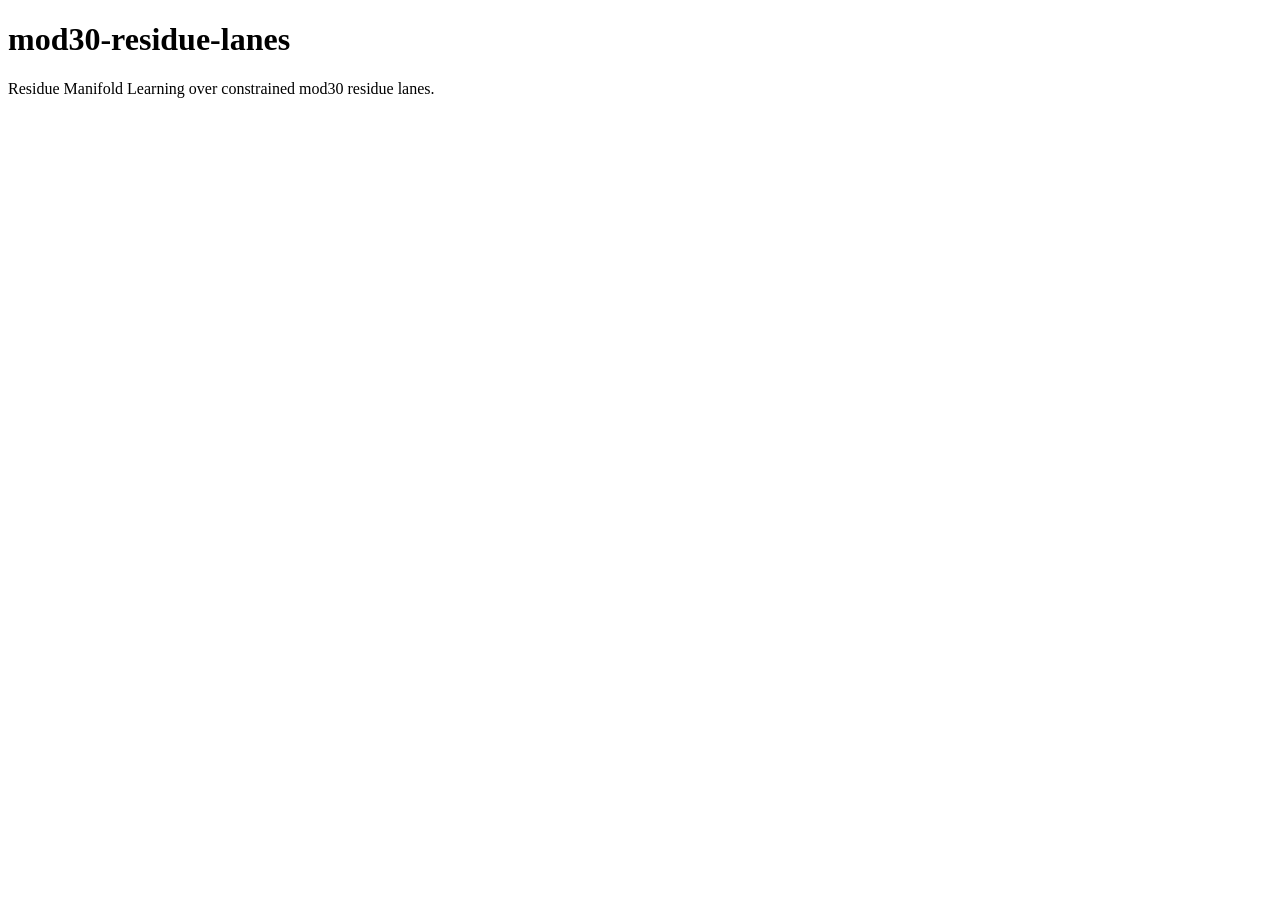
==== index.html @ 4175e2ad "Add files via upload" ====
<!DOCTYPE html>
<html>
<head>
  <meta charset="utf-8">
  <title>mod30-residue-lanes</title>
</head>
<body>
  <h1>mod30-residue-lanes</h1>
  <p>Residue Manifold Learning over constrained mod30 residue lanes.</p>
</body>
</html>
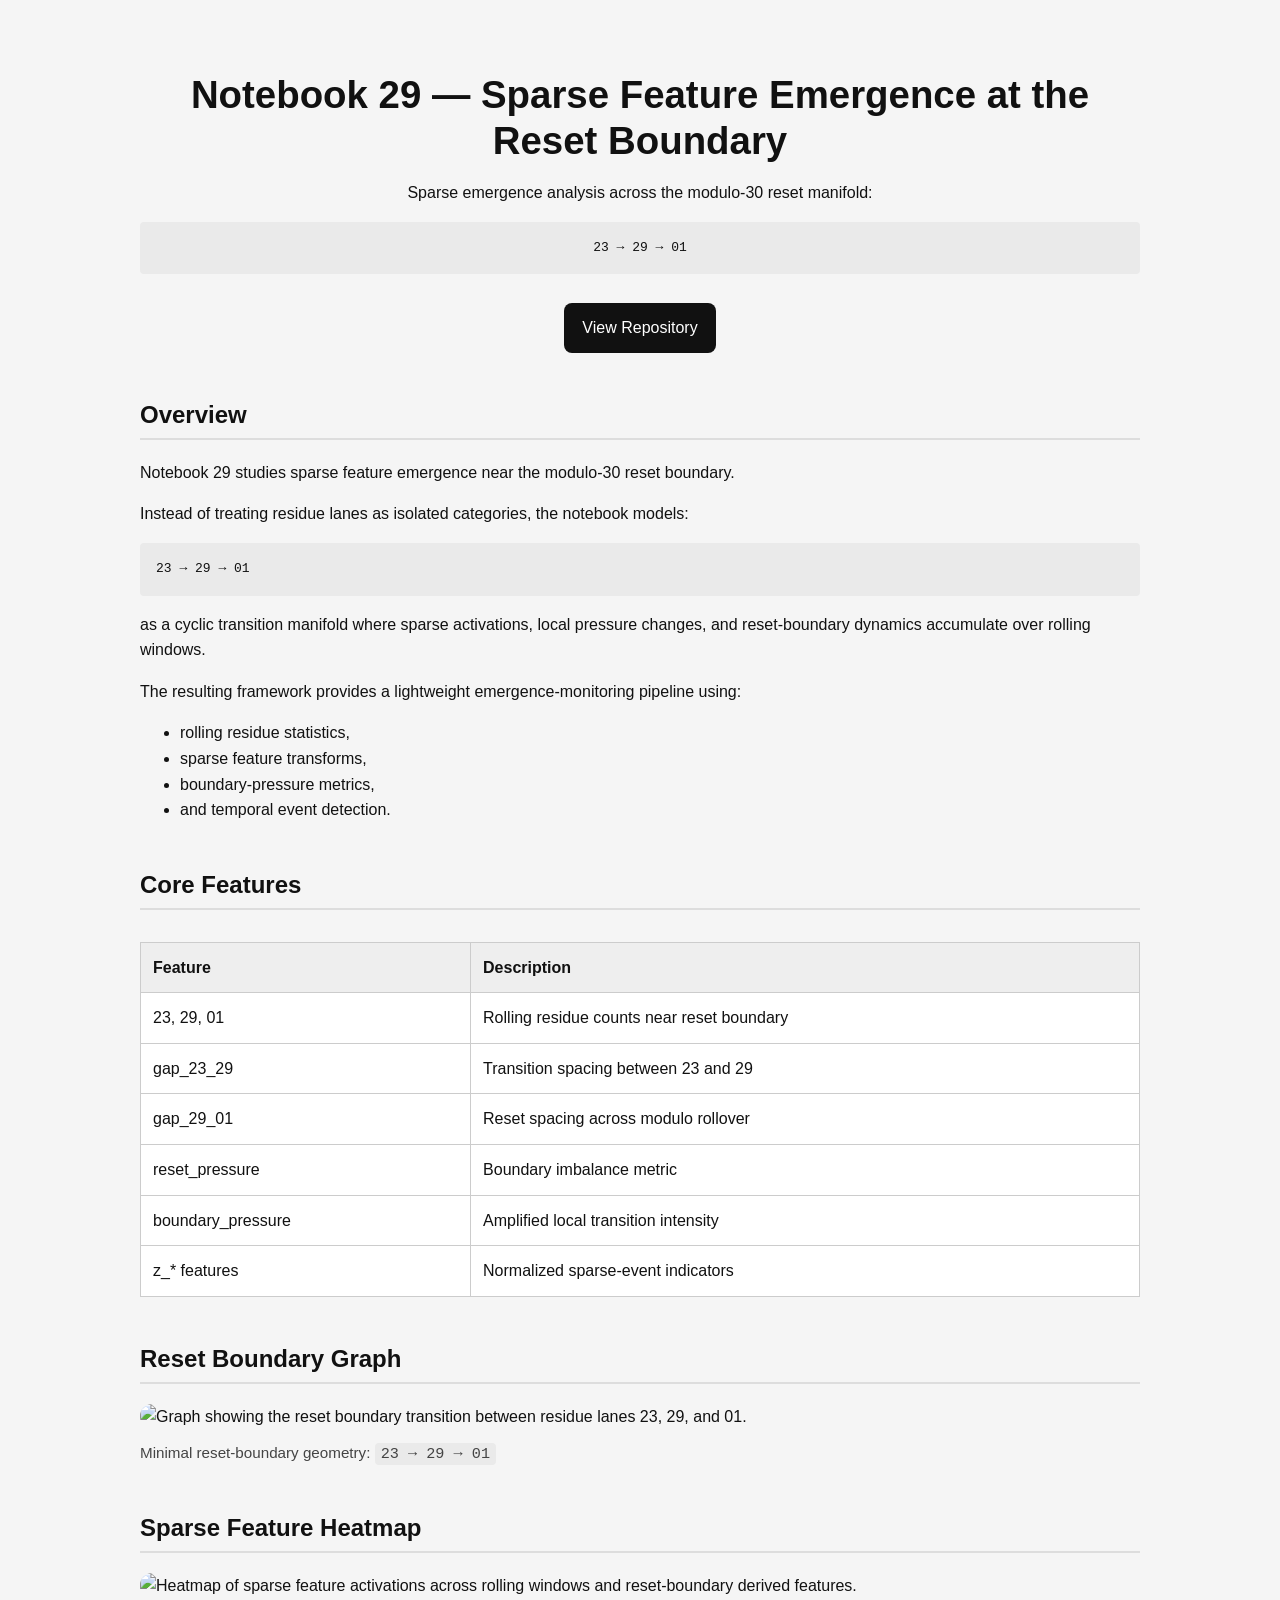
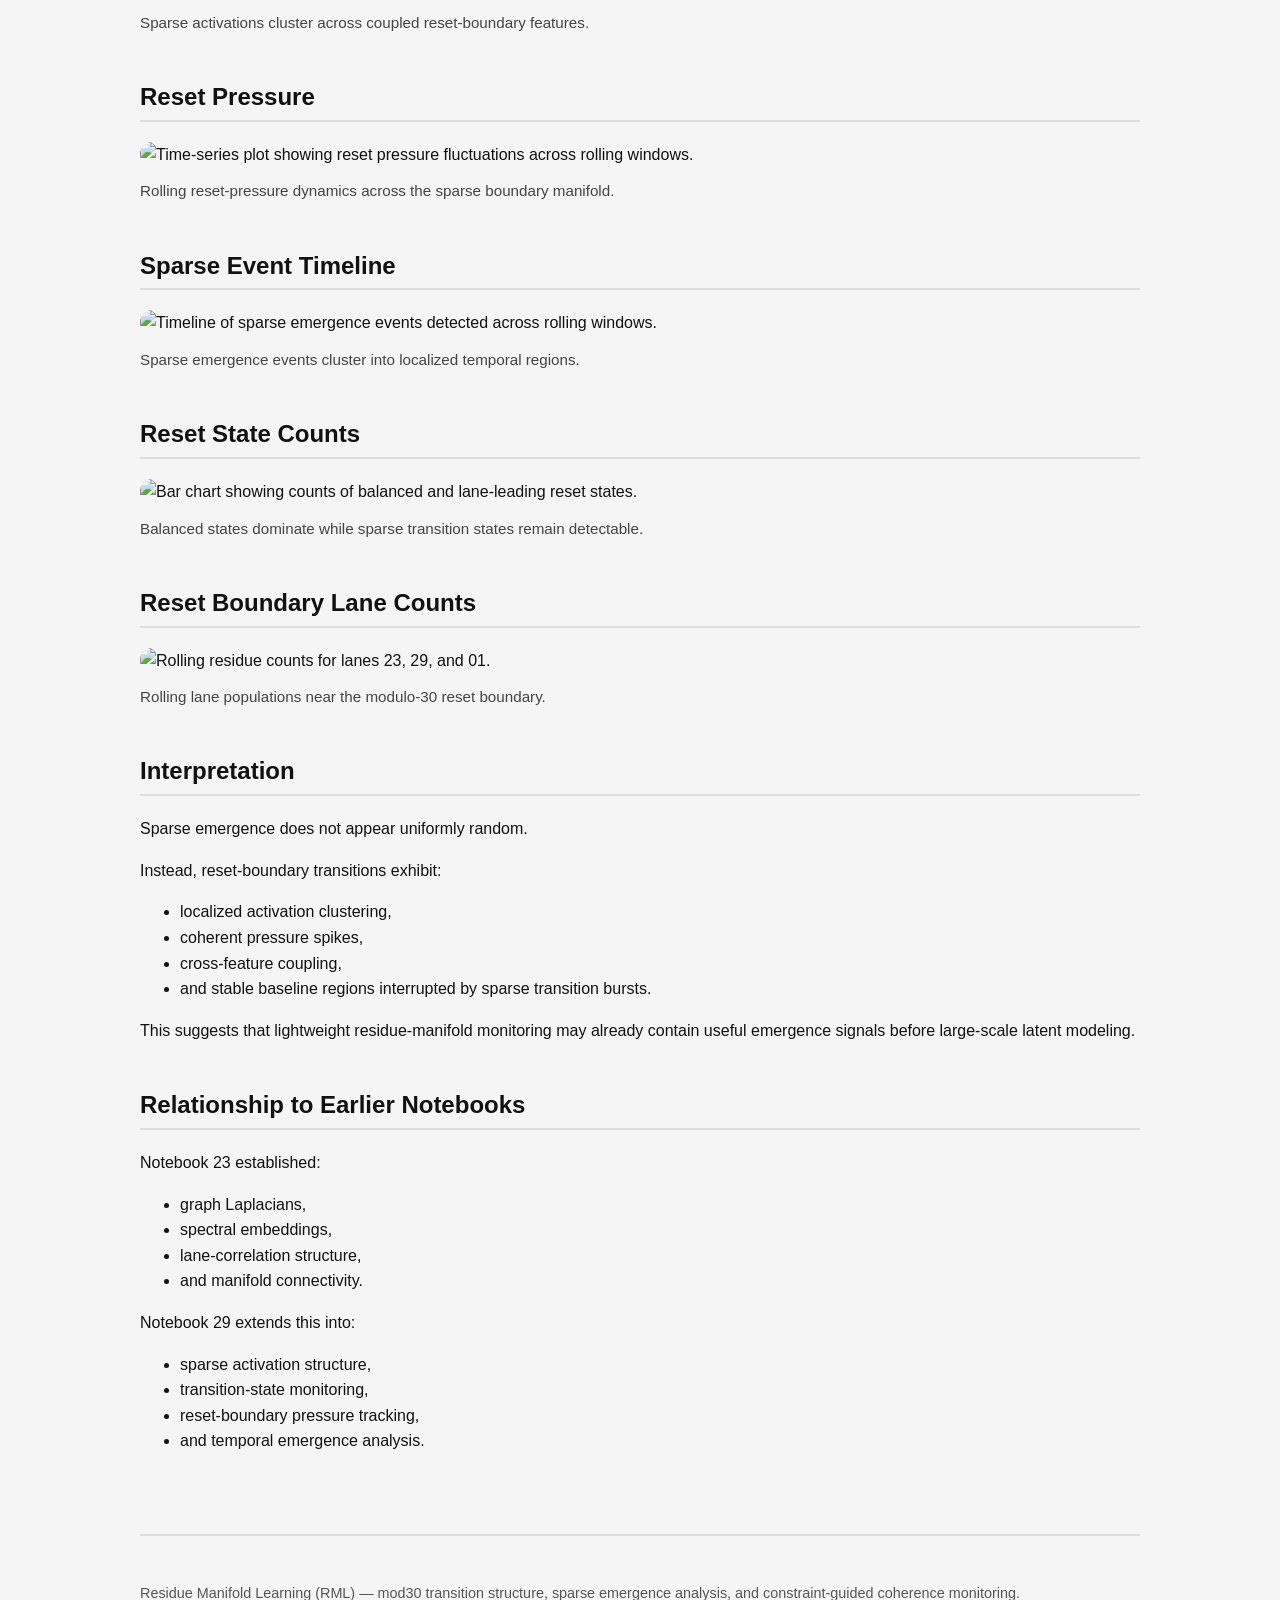
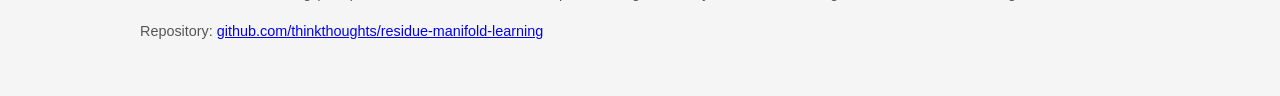
==== commit eb2351e9: "Update index.html" ====
--- a/index.html
+++ b/index.html
@@ -1,11 +1,359 @@
 <!DOCTYPE html>
-<html>
+<html lang="en">
 <head>
   <meta charset="utf-8">
-  <title>mod30-residue-lanes</title>
+  <meta name="viewport" content="width=device-width, initial-scale=1">
+
+  <title>Notebook 29 — Sparse Feature Emergence at the Reset Boundary</title>
+
+  <meta name="description" content="Lab report exploring sparse feature emergence across the mod30 reset boundary: 23 → 29 → 01.">
+
+  <style>
+    body {
+      margin: 0;
+      padding: 0;
+      background: #f5f5f5;
+      color: #111;
+      font-family: Arial, sans-serif;
+      line-height: 1.6;
+    }
+
+    main {
+      max-width: 1000px;
+      margin: auto;
+      padding: 40px 20px;
+    }
+
+    h1, h2, h3 {
+      line-height: 1.2;
+    }
+
+    h1 {
+      font-size: 2.4rem;
+      margin-bottom: 0.5rem;
+    }
+
+    h2 {
+      margin-top: 3rem;
+      border-bottom: 2px solid #ddd;
+      padding-bottom: 0.5rem;
+    }
+
+    code, pre {
+      background: #eaeaea;
+      padding: 2px 6px;
+      border-radius: 4px;
+    }
+
+    pre {
+      padding: 16px;
+      overflow-x: auto;
+    }
+
+    .hero {
+      text-align: center;
+      margin-bottom: 3rem;
+    }
+
+    .hero img {
+      width: 100%;
+      max-width: 900px;
+      border-radius: 12px;
+    }
+
+    .figure {
+      margin: 3rem 0;
+    }
+
+    .figure img {
+      width: 100%;
+      border-radius: 12px;
+    }
+
+    .caption {
+      margin-top: 0.75rem;
+      color: #444;
+      font-size: 0.95rem;
+    }
+
+    .repo-link {
+      display: inline-block;
+      margin-top: 1rem;
+      padding: 12px 18px;
+      background: #111;
+      color: white;
+      text-decoration: none;
+      border-radius: 8px;
+    }
+
+    table {
+      width: 100%;
+      border-collapse: collapse;
+      margin: 2rem 0;
+      background: white;
+    }
+
+    th, td {
+      border: 1px solid #ccc;
+      padding: 12px;
+      text-align: left;
+    }
+
+    th {
+      background: #eee;
+    }
+
+    footer {
+      margin-top: 5rem;
+      padding-top: 2rem;
+      border-top: 2px solid #ddd;
+      color: #555;
+      font-size: 0.9rem;
+    }
+  </style>
 </head>
+
 <body>
-  <h1>mod30-residue-lanes</h1>
-  <p>Residue Manifold Learning over constrained mod30 residue lanes.</p>
+
+<main>
+
+  <section class="hero">
+    <h1>Notebook 29 — Sparse Feature Emergence at the Reset Boundary</h1>
+
+    <p>
+      Sparse emergence analysis across the modulo-30 reset manifold:
+    </p>
+
+<pre>
+23 → 29 → 01
+</pre>
+
+    <a class="repo-link"
+       href="https://github.com/thinkthoughts/residue-manifold-learning"
+       target="_blank">
+      View Repository
+    </a>
+  </section>
+
+  <section>
+    <h2>Overview</h2>
+
+    <p>
+      Notebook 29 studies sparse feature emergence near the modulo-30 reset boundary.
+    </p>
+
+    <p>
+      Instead of treating residue lanes as isolated categories,
+      the notebook models:
+    </p>
+
+<pre>
+23 → 29 → 01
+</pre>
+
+    <p>
+      as a cyclic transition manifold where sparse activations,
+      local pressure changes,
+      and reset-boundary dynamics accumulate over rolling windows.
+    </p>
+
+    <p>
+      The resulting framework provides a lightweight emergence-monitoring pipeline using:
+    </p>
+
+    <ul>
+      <li>rolling residue statistics,</li>
+      <li>sparse feature transforms,</li>
+      <li>boundary-pressure metrics,</li>
+      <li>and temporal event detection.</li>
+    </ul>
+  </section>
+
+  <section>
+    <h2>Core Features</h2>
+
+    <table>
+      <tr>
+        <th>Feature</th>
+        <th>Description</th>
+      </tr>
+
+      <tr>
+        <td>23, 29, 01</td>
+        <td>Rolling residue counts near reset boundary</td>
+      </tr>
+
+      <tr>
+        <td>gap_23_29</td>
+        <td>Transition spacing between 23 and 29</td>
+      </tr>
+
+      <tr>
+        <td>gap_29_01</td>
+        <td>Reset spacing across modulo rollover</td>
+      </tr>
+
+      <tr>
+        <td>reset_pressure</td>
+        <td>Boundary imbalance metric</td>
+      </tr>
+
+      <tr>
+        <td>boundary_pressure</td>
+        <td>Amplified local transition intensity</td>
+      </tr>
+
+      <tr>
+        <td>z_* features</td>
+        <td>Normalized sparse-event indicators</td>
+      </tr>
+    </table>
+  </section>
+
+  <section class="figure">
+    <h2>Reset Boundary Graph</h2>
+
+    <img
+      src="notebook29_reset_boundary_graph.png"
+      alt="Graph showing the reset boundary transition between residue lanes 23, 29, and 01."
+    >
+
+    <div class="caption">
+      Minimal reset-boundary geometry:
+      <code>23 → 29 → 01</code>
+    </div>
+  </section>
+
+  <section class="figure">
+    <h2>Sparse Feature Heatmap</h2>
+
+    <img
+      src="notebook29_sparse_feature_heatmap.png"
+      alt="Heatmap of sparse feature activations across rolling windows and reset-boundary derived features."
+    >
+
+    <div class="caption">
+      Sparse activations cluster across coupled reset-boundary features.
+    </div>
+  </section>
+
+  <section class="figure">
+    <h2>Reset Pressure</h2>
+
+    <img
+      src="notebook29_reset_pressure.png"
+      alt="Time-series plot showing reset pressure fluctuations across rolling windows."
+    >
+
+    <div class="caption">
+      Rolling reset-pressure dynamics across the sparse boundary manifold.
+    </div>
+  </section>
+
+  <section class="figure">
+    <h2>Sparse Event Timeline</h2>
+
+    <img
+      src="notebook29_sparse_event_timeline.png"
+      alt="Timeline of sparse emergence events detected across rolling windows."
+    >
+
+    <div class="caption">
+      Sparse emergence events cluster into localized temporal regions.
+    </div>
+  </section>
+
+  <section class="figure">
+    <h2>Reset State Counts</h2>
+
+    <img
+      src="notebook29_reset_state_counts.png"
+      alt="Bar chart showing counts of balanced and lane-leading reset states."
+    >
+
+    <div class="caption">
+      Balanced states dominate while sparse transition states remain detectable.
+    </div>
+  </section>
+
+  <section class="figure">
+    <h2>Reset Boundary Lane Counts</h2>
+
+    <img
+      src="notebook29_reset_lane_counts.png"
+      alt="Rolling residue counts for lanes 23, 29, and 01."
+    >
+
+    <div class="caption">
+      Rolling lane populations near the modulo-30 reset boundary.
+    </div>
+  </section>
+
+  <section>
+    <h2>Interpretation</h2>
+
+    <p>
+      Sparse emergence does not appear uniformly random.
+    </p>
+
+    <p>
+      Instead, reset-boundary transitions exhibit:
+    </p>
+
+    <ul>
+      <li>localized activation clustering,</li>
+      <li>coherent pressure spikes,</li>
+      <li>cross-feature coupling,</li>
+      <li>and stable baseline regions interrupted by sparse transition bursts.</li>
+    </ul>
+
+    <p>
+      This suggests that lightweight residue-manifold monitoring may already contain useful emergence signals before large-scale latent modeling.
+    </p>
+  </section>
+
+  <section>
+    <h2>Relationship to Earlier Notebooks</h2>
+
+    <p>
+      Notebook 23 established:
+    </p>
+
+    <ul>
+      <li>graph Laplacians,</li>
+      <li>spectral embeddings,</li>
+      <li>lane-correlation structure,</li>
+      <li>and manifold connectivity.</li>
+    </ul>
+
+    <p>
+      Notebook 29 extends this into:
+    </p>
+
+    <ul>
+      <li>sparse activation structure,</li>
+      <li>transition-state monitoring,</li>
+      <li>reset-boundary pressure tracking,</li>
+      <li>and temporal emergence analysis.</li>
+    </ul>
+  </section>
+
+  <footer>
+    <p>
+      Residue Manifold Learning (RML) — mod30 transition structure,
+      sparse emergence analysis,
+      and constraint-guided coherence monitoring.
+    </p>
+
+    <p>
+      Repository:
+      <a href="https://github.com/thinkthoughts/residue-manifold-learning">
+        github.com/thinkthoughts/residue-manifold-learning
+      </a>
+    </p>
+  </footer>
+
+</main>
+
 </body>
 </html>
